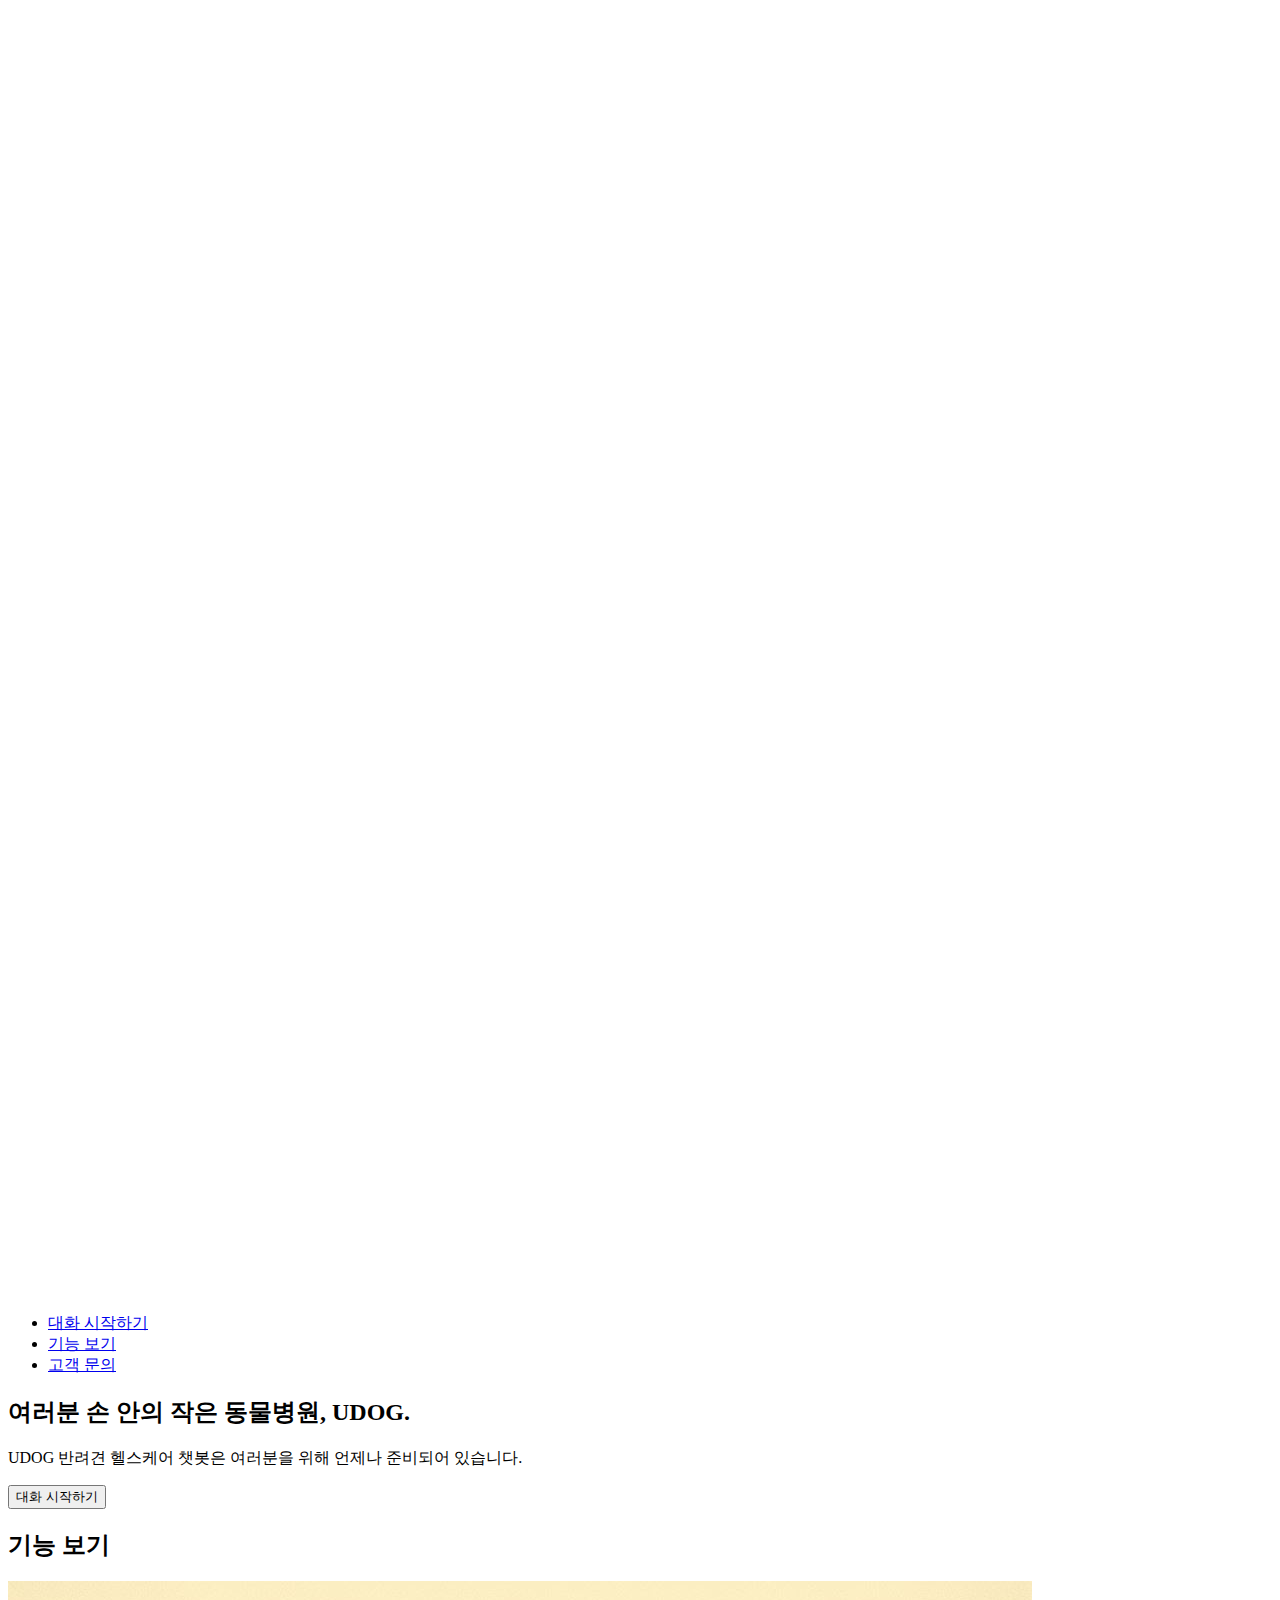
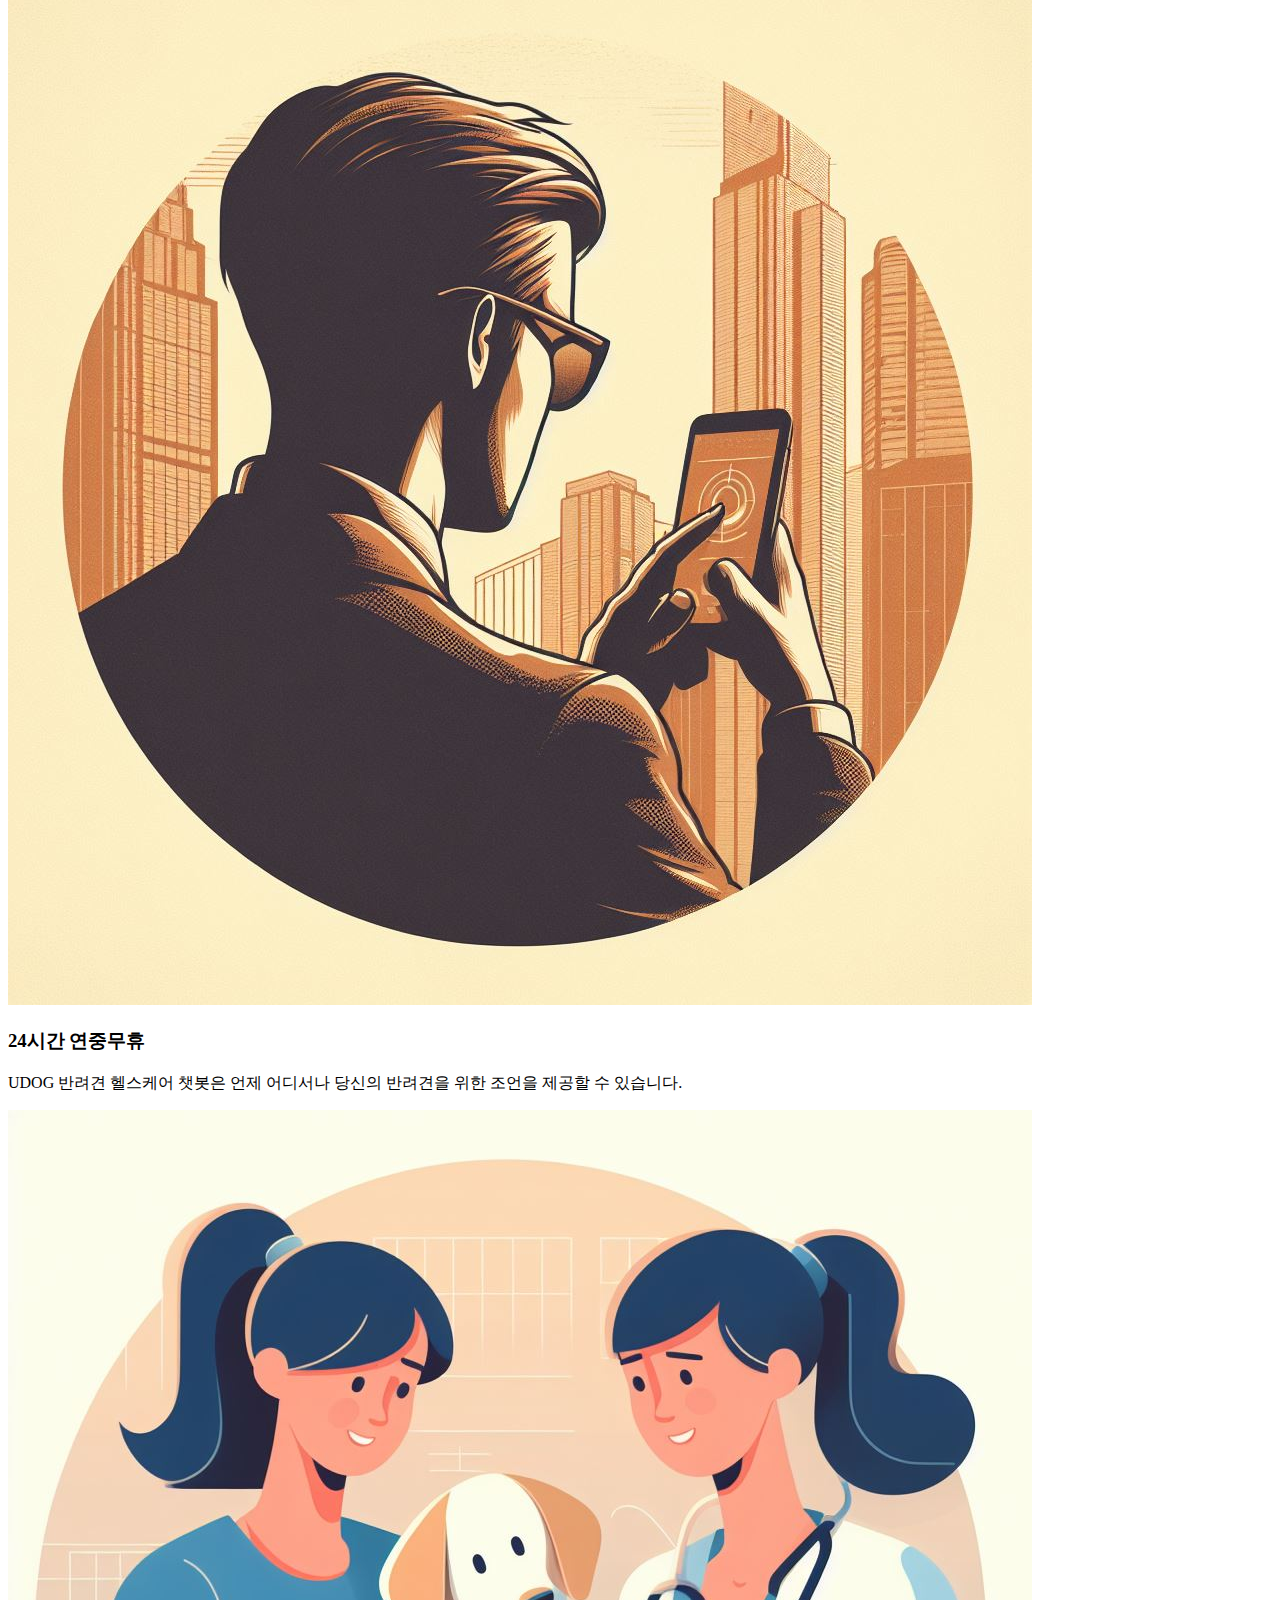
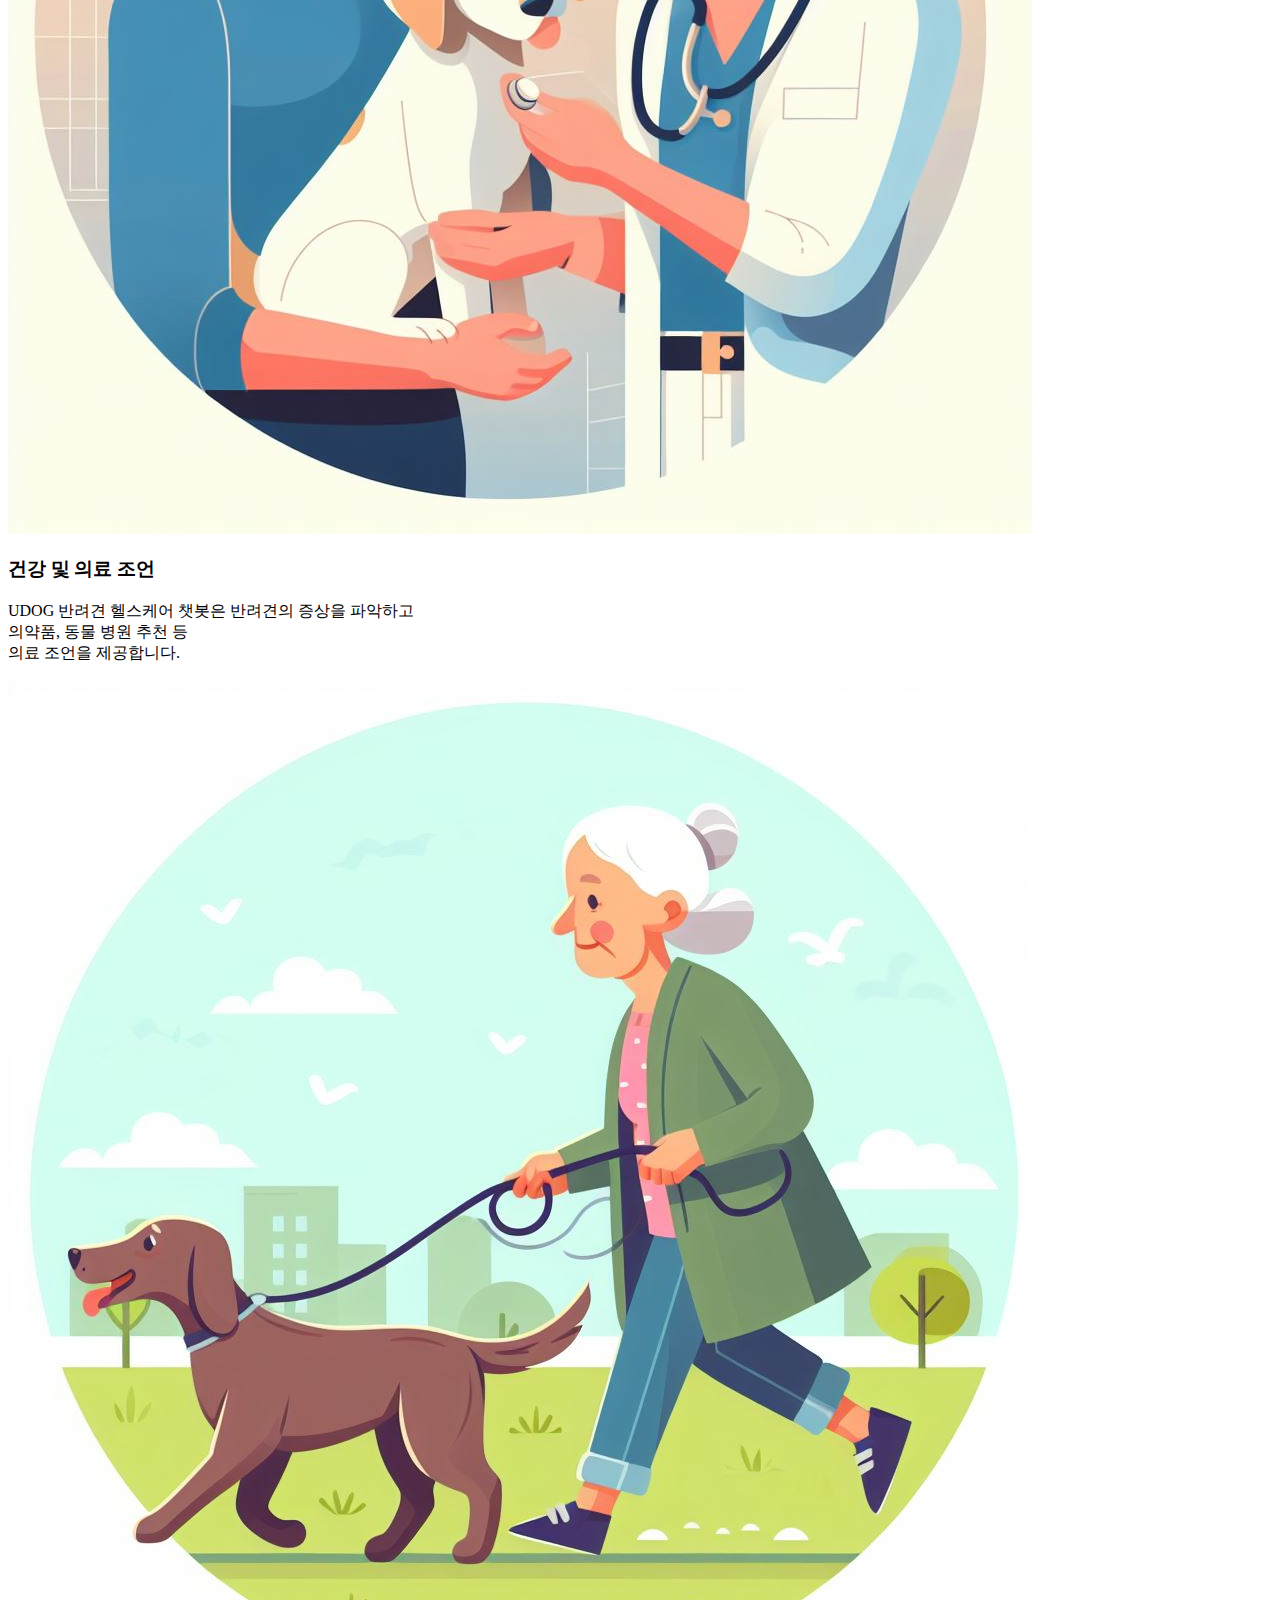
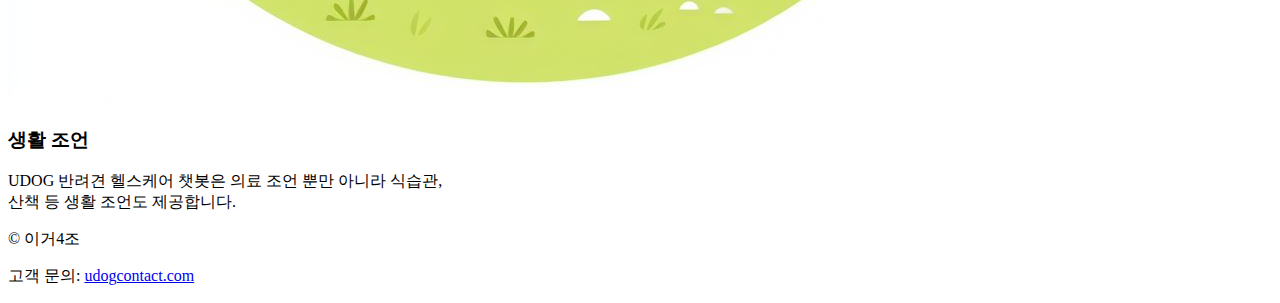
==== index.html @ 9e964c38 "Add files via upload" ====
<!DOCTYPE html>
<html lang="en">
<head>
    <meta charset="UTF-8">
    <meta name="viewport" content="width=device-width, initial-scale=1.0">
    <title>UDOG</title>
    <link rel="stylesheet" href="styles.css">
</head>
<body>
    <header id="hero">
        <div class="logo">
            <img src="dog-logo.png" alt="Pet Health Companion Logo">
            <h1></h1>
        </div>
        <nav>
            <ul>
                <li><a href="login.html" >대화 시작하기</a></li>
                <li><a href="#features">기능 보기</a></li>
                <li><a href="contact.html" target="_blank">고객 문의</a></li>
            </ul>
        </nav>
        <div class="hero-content">
            <h2>여러분 손 안의 작은 동물병원, UDOG.</h2>
            <p>UDOG 반려견 헬스케어 챗봇은 여러분을 위해 언제나 준비되어 있습니다.</p>
            <a href="login.html" ><button>대화 시작하기</button></a>
        </div>
    </header>

    <section id="features" class="features">
        <h2 class="features-title">기능 보기</h2>
        <div class="feature">
            <img src="f1.png" alt="Feature 1 Icon">
            <h3>24시간 연중무휴</h3>
            <p>UDOG 반려견 헬스케어 챗봇은 언제 어디서나 당신의 반려견을 위한 조언을 제공할 수 있습니다.</p>
        </div>        
            <div class="feature">
                <img src="f2.png" alt="Feature 2 Icon">
                <h3>건강 및 의료 조언</h3>
                <p>UDOG 반려견 헬스케어 챗봇은 반려견의 증상을 파악하고<br>
                    의약품, 동물 병원 추천 등<br>
                    의료 조언을 제공합니다.</p>
            </div>
            <div class="feature">
                <img src="f3.png" alt="Feature 3 Icon">
                <h3>생활 조언</h3>
                <p>UDOG 반려견 헬스케어 챗봇은 의료 조언 뿐만 아니라 식습관,<br>
                    산책 등 생활 조언도 제공합니다.</p>
            </div>
        </section>

    </main>

    <footer id="contact">
        <p>&copy; 이거4조</p>
        <p>고객 문의: <a href="contact.html" target="_blank">udogcontact.com</a></p>
    </footer>

    <script src="script.js"></script>
</body>
</html>
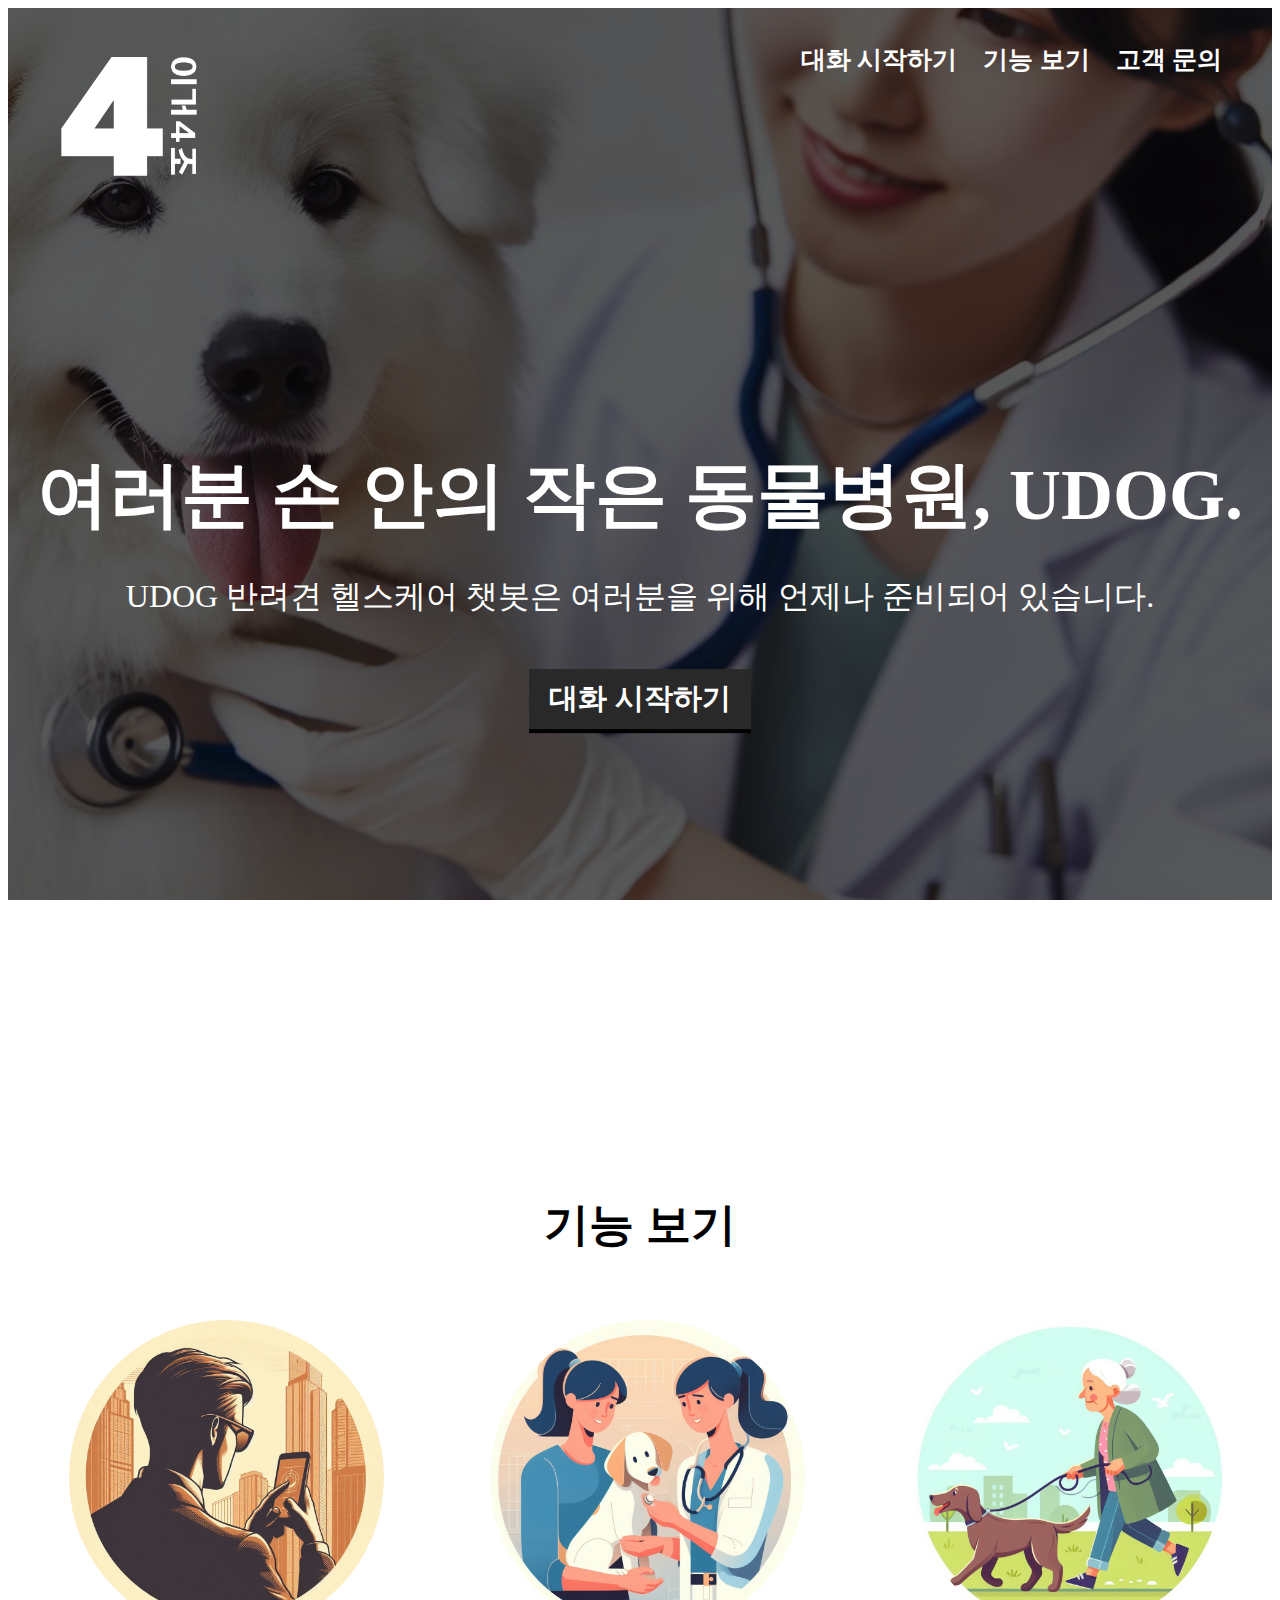
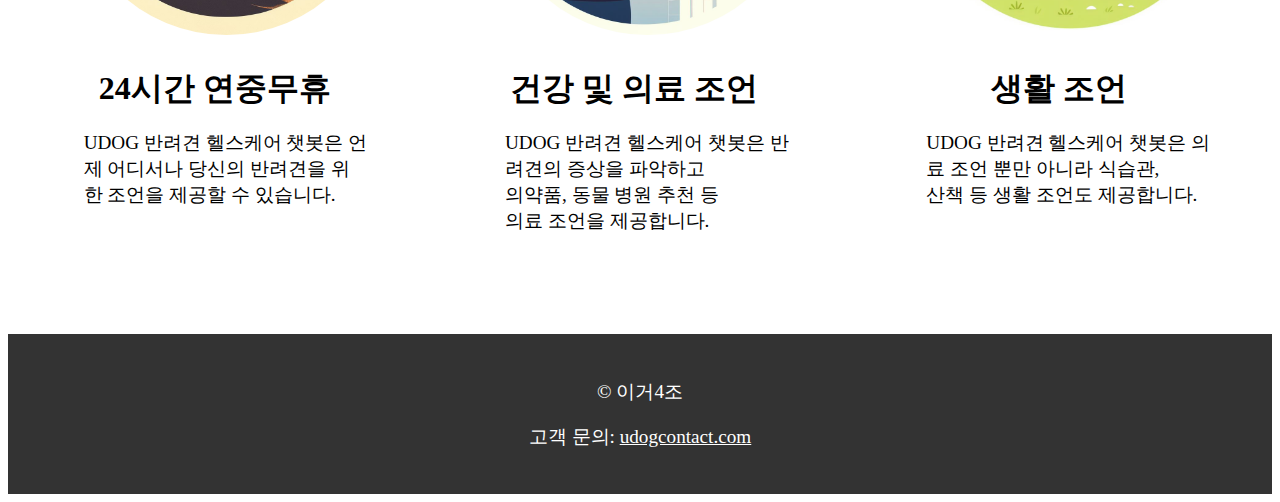
==== commit 1bb8406a: "Update index.html" ====
--- a/index.html
+++ b/index.html
@@ -4,7 +4,7 @@
     <meta charset="UTF-8">
     <meta name="viewport" content="width=device-width, initial-scale=1.0">
     <title>UDOG</title>
-    <link rel="stylesheet" href="styles.css">
+    <link rel="stylesheet" href="index.css">
 </head>
 <body>
     <header id="hero">
--- a/index.css
+++ b/index.css
@@ -0,0 +1,200 @@
+#hero {
+    position: relative;
+    background-image: url('bg2.png'); /* Replace with the actual image file name */
+    background-size: cover;
+    background-position: center;
+    color: #fff; /* Set text color to white for better visibility */
+    text-align: center; /* Align the text and button in the center */
+    height: 1100px; /* Adjust the height as needed */
+    display: flex;
+    flex-direction: column;
+    justify-content: center;
+    align-items: center;
+    background-attachment: fixed; /* Keep the background fixed */
+}
+
+.logo {
+    position: absolute;
+    top: 15px; /* Adjust the top position as needed */
+    left: 20px; /* Adjust the left position as needed */
+}
+
+.logo img {
+    width: 190px;
+    height: 190px;
+    margin-right: 15px;
+}
+
+.logo h1 {
+    font-size: 1.5em; /* Adjust the font size as needed */
+    margin: 0; /* Remove any default margin */
+    color: #FFFFFF; /* Change to the color you want */
+}
+
+nav {
+    position: absolute;
+    top: 10px; /* Adjust the top position as needed */
+    right: 40px; /* Adjust the right position as needed */
+}
+
+nav ul {
+    list-style-type: none;
+    padding: 0;
+    font-size: 25px; /* Adjust the font size as needed */
+}
+
+nav li {
+    margin: 0 10px;
+    display: inline;
+}
+
+nav a {
+    text-decoration: none;
+    color: #FFFFFF; /* Change to the color you want */
+    font-weight: bold;
+}
+
+.hero-content {
+    position: absolute;
+    top: 50%;
+    left: 50%;
+    transform: translate(-50%, -50%);
+}
+
+.hero-content h2 {
+    font-size: 4.5em; /* Adjust the font size as needed */
+    white-space: nowrap; /* Prevent text wrapping */
+    margin-bottom: 15px; /* Add some space below the heading */
+}
+
+.hero-content p {
+    font-size: 2em; /* Adjust the font size as needed */
+    white-space: normal; /* Adjusted to normal */
+    margin-bottom: 50px; /* Add some space below the paragraph */
+    overflow: auto;
+}
+
+#hero button {
+    padding: 10px 20px;
+    font-size: 1.8em;
+    font-family: 'Gothic A1', sans-serif; /* Replace 'Your Font Name' with the actual font you want to use */
+    font-weight: bold;
+    background-color: #292929;
+    color: #ffffff;
+    border: none;
+    cursor: pointer;
+    transition: background-color 0.3s;
+    /* Add 3D effect */
+    box-shadow: 0 4px 0 #000000;
+}
+
+#hero button:hover {
+    background-color: #000000;
+    /* Adjust hover styles if needed */
+}
+
+.features {
+    margin-top: 50px;
+    text-align: center;
+    display: flex;
+    justify-content: space-around;
+    flex-wrap: wrap;
+    flex-direction: row; /* Ensure items are laid out in a row */
+}
+
+.features-title {
+    font-size: 2em;
+    margin-bottom: 40px;
+    flex-basis: 100%; /* Make the title take up the full width */
+}
+
+.features h2 {
+    font-size: 2.8em;
+    margin-bottom: 65px;
+}
+
+.feature {
+    max-width: 300px;
+    margin: 0px
+    text-align: center;
+    flex: 1;
+    box-sizing: border-box;
+}
+
+.feature img {
+    width: 315px;
+    height: 315px;
+    margin: 0 auto 10px; /* Center the image and add some space below */
+    display: block; /* Ensure the image is treated as a block element */
+    margin-bottom: 10px;
+    border-radius: 50%; /* Apply circular clipping */
+}
+
+.feature h3 {
+    font-size: 2em;
+    margin-left: 15px;
+    margin-bottom: 10px;
+    text-align: left;
+}
+
+.feature p {
+    font-size: 1.2em;
+    margin-left: 15px;
+    margin-bottom: 100px;
+    text-align: left;
+}
+
+.feature p span {
+    white-space: nowrap; /* Prevent text wrapping */
+}
+
+.feature:nth-child(2) h3 {
+    margin-left: 30px; /* Adjust the value as needed */
+}
+
+.feature:nth-child(3) h3 {
+    margin-left: 20px; /* Adjust the value as needed */
+}
+
+.feature:nth-child(4) h3 {
+    margin-left: 80px; /* Adjust the value as needed */
+}
+
+
+.cta {
+    text-align: center;
+}
+
+.cta h2 {
+    font-size: 2em;
+    margin-bottom: 20px;
+}
+
+.cta p {
+    font-size: 1.2em;
+    margin-bottom: 30px;
+}
+
+footer {
+    text-align: center;
+    font-size: 1.2em;
+    padding: 25px;
+    background-color: #333;
+    color: #fff;
+}
+
+footer a {
+    color: rgb(255, 255, 255); /* Set the color to blue */
+    text-decoration: underline; /* Add underline to indicate it's a link */
+}
+
+@media screen and (max-width: 600px) {
+    nav ul {
+        flex-direction: column;
+        align-items: center;
+    }
+
+    nav li {
+        margin: 10px 0;
+    }
+}
